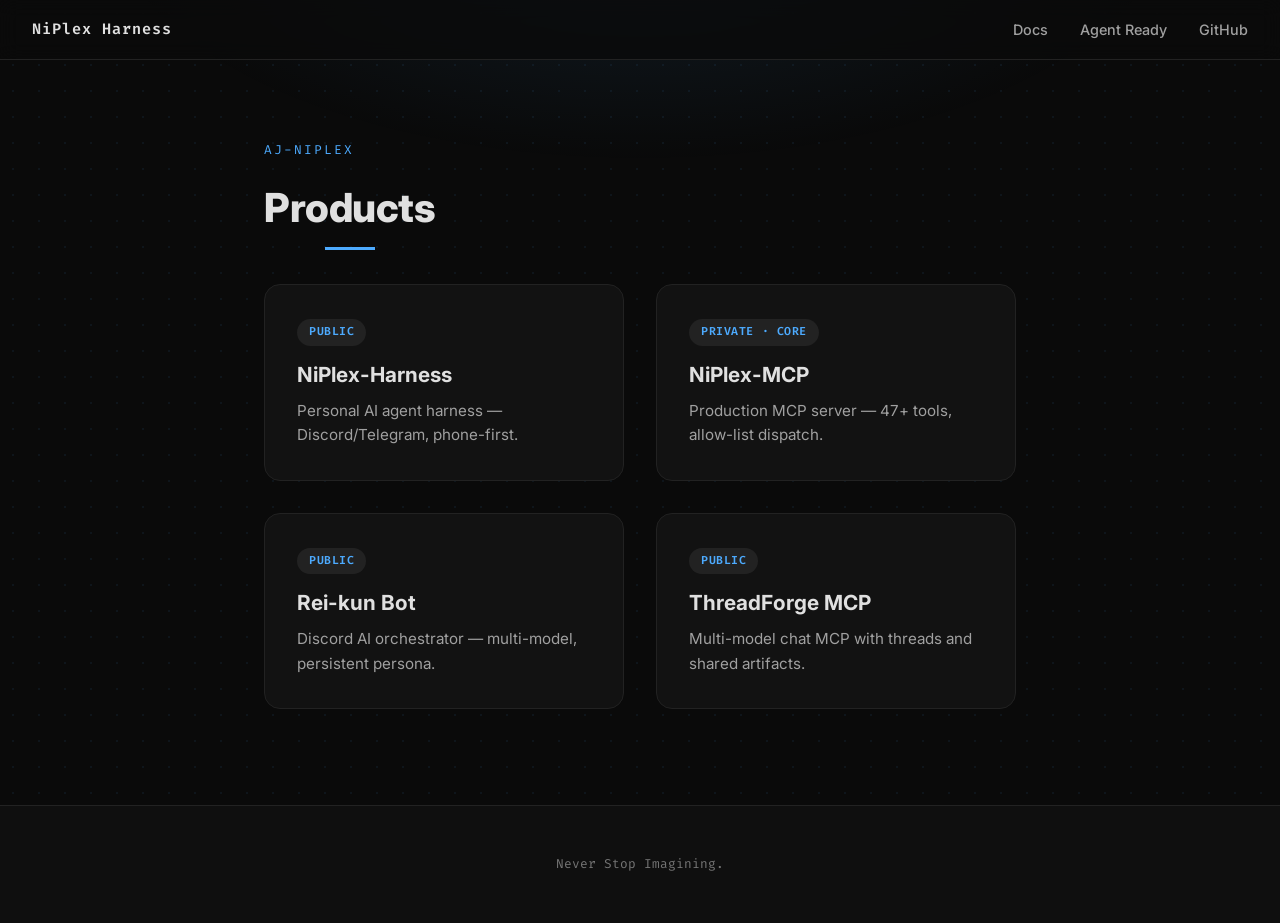
==== docs/Aj-NiPlex/products/index.html @ acfa75a1 "V1 site: full build (pass 3 fixes + portfolio-matched design) from save-data v1-static-site/site/" ====
<!DOCTYPE html>
<html lang="en">
<head>
  <meta charset="UTF-8" />
  <meta name="viewport" content="width=device-width, initial-scale=1" />
  <title>Products — Aj-NiPlex</title>
  <meta name="description" content="NiPlex-Harness, NiPlex-MCP, Rei-kun, ThreadForge, and related projects." />
  <link rel="canonical" href="https://niplex-harness.pages.dev/docs/Aj-NiPlex/products/" />
  <link rel="icon" type="image/svg+xml" href="/assets/images/favicon.svg" />
  <meta property="og:title" content="Products — Aj-NiPlex" />
  <meta property="og:description" content="NiPlex-Harness, NiPlex-MCP, Rei-kun, ThreadForge, and related projects." />
  <meta property="og:type" content="website" />
  <meta property="og:url" content="https://niplex-harness.pages.dev/docs/Aj-NiPlex/products/" />
  <meta property="og:image" content="https://niplex-harness.pages.dev/assets/images/og-image.svg" />
  <meta property="og:image:width" content="1200" />
  <meta property="og:image:height" content="630" />
  <meta property="og:image:alt" content="NiPlex Harness — AI agent harness from Discord or Telegram" />
  <meta name="twitter:card" content="summary_large_image" />
  <link rel="preconnect" href="https://fonts.googleapis.com" />
  <link rel="preconnect" href="https://fonts.gstatic.com" crossorigin />
  <link href="https://fonts.googleapis.com/css2?family=Inter:wght@300;400;600;700;800&family=Fira+Code:wght@400;500&display=swap" rel="stylesheet" />
  <link rel="stylesheet" href="/assets/css/style.css" />
</head>
<body>
  <div class="bg-dots"></div>
  <header class="nav">
    <a class="logo" href="/">NiPlex Harness</a>
    <nav class="nav-links">
      <a href="/docs/">Docs</a>
      <a href="/agent-ready/">Agent Ready</a>
      <a href="https://github.com/Aj-Niplex" target="_blank" rel="noopener">GitHub</a>
    </nav>
    <button class="nav-toggle" aria-label="Menu">☰</button>
  </header>
  <main class="agent-ready-page">
    <p class="eyebrow">Aj-NiPlex</p>
    <h1>Products</h1>
    <div class="feature-grid" style="margin-top:1.5rem">
      <a class="feature-card" href="/docs/NiPlex-Harness/" style="text-decoration:none;color:inherit">
        <span class="badge">public</span>
        <h3>NiPlex-Harness</h3>
        <p>Personal AI agent harness — Discord/Telegram, phone-first.</p>
      </a>
      <article class="feature-card">
        <span class="badge">private · core</span>
        <h3>NiPlex-MCP</h3>
        <p>Production MCP server — 47+ tools, allow-list dispatch.</p>
      </article>
      <a class="feature-card" href="https://github.com/Aj-Niplex/Rei-kun-Bot" target="_blank" rel="noopener" style="text-decoration:none;color:inherit">
        <span class="badge">public</span>
        <h3>Rei-kun Bot</h3>
        <p>Discord AI orchestrator — multi-model, persistent persona.</p>
      </a>
      <a class="feature-card" href="https://github.com/Aj-Niplex/ThreadForge-MCP" target="_blank" rel="noopener" style="text-decoration:none;color:inherit">
        <span class="badge">public</span>
        <h3>ThreadForge MCP</h3>
        <p>Multi-model chat MCP with threads and shared artifacts.</p>
      </a>
    </div>
  </main>
  <footer class="footer">
    <p class="footer-note">Never Stop Imagining.</p>
  </footer>
  <script src="/assets/js/main.js"></script>
</body>
</html>
---- assets/css/style.css ----
/* NiPlex Harness V1 - design language matched to aj-niplex.github.io
   Palette: #0a0a0a bg / #121212 cards / #4dabff accent - Inter + Fira Code */

:root {
  --bg: #0a0a0a;
  --bg-alt: #0f0f0f;
  --bg-card: #121212;
  --bg-code: #0d0d0d;
  --text: #e0e0e0;
  --muted: #a0a0a0;
  --accent: #4dabff;
  --border: #222222;
  --radius: 16px;
  --transition: all 0.4s cubic-bezier(0.23, 1, 0.32, 1);
  --font: 'Inter', system-ui, -apple-system, 'Segoe UI', Roboto, sans-serif;
  --mono: 'Fira Code', 'SFMono-Regular', Consolas, monospace;
}

* { box-sizing: border-box; margin: 0; padding: 0; }

html { scroll-behavior: smooth; }

body {
  font-family: var(--font);
  background-color: var(--bg);
  color: var(--text);
  line-height: 1.6;
  min-height: 100vh;
  overflow-x: hidden;
  position: relative;
}

/* Backdrop: dot grid + soft top glow */
.bg-dots {
  position: fixed;
  inset: 0;
  background-image:
    radial-gradient(ellipse 60% 40% at 50% -10%, rgba(77, 173, 255, 0.12), transparent 70%),
    radial-gradient(rgba(77, 173, 255, 0.07) 1px, transparent 1px);
  background-size: 100% 100%, 26px 26px;
  pointer-events: none;
  z-index: 0;
}

.nav, main, .footer { position: relative; z-index: 1; }

/* Nav */
.nav {
  position: sticky;
  top: 0;
  z-index: 1000;
  display: flex;
  align-items: center;
  justify-content: space-between;
  height: 60px;
  padding: 0 2rem;
  background: rgba(10, 10, 10, 0.8);
  backdrop-filter: blur(10px);
  -webkit-backdrop-filter: blur(10px);
  border-bottom: 1px solid var(--border);
}

.logo {
  font-family: var(--mono);
  font-weight: 600;
  font-size: 0.95rem;
  letter-spacing: 1px;
  color: var(--text);
  text-decoration: none;
  transition: var(--transition);
}

.logo:hover { color: var(--accent); }

.nav-links { display: flex; gap: 2rem; align-items: center; }

.nav-links a {
  color: var(--muted);
  text-decoration: none;
  font-size: 0.9rem;
  font-weight: 500;
  transition: var(--transition);
}

.nav-links a:hover { color: var(--accent); }

.nav-toggle {
  display: none;
  background: transparent;
  border: 1px solid var(--border);
  border-radius: 6px;
  color: var(--muted);
  font-size: 1.1rem;
  line-height: 1;
  padding: 0.4rem 0.7rem;
  cursor: pointer;
  transition: var(--transition);
}

.nav-toggle:hover { border-color: var(--accent); color: var(--text); }

/* Animations */
@keyframes fadeInUp {
  from { opacity: 0; transform: translateY(30px); }
  to { opacity: 1; transform: translateY(0); }
}

@keyframes fadeIn {
  from { opacity: 0; }
  to { opacity: 1; }
}

.hero > * { opacity: 0; animation: fadeInUp 0.8s ease-out forwards; }
.hero > *:nth-child(1) { animation-delay: 0.1s; }
.hero > *:nth-child(2) { animation-delay: 0.25s; }
.hero > *:nth-child(3) { animation-delay: 0.4s; }
.hero > *:nth-child(4) { animation-delay: 0.55s; }

.feature-card, .cta-block { opacity: 0; animation: fadeInUp 0.8s ease-out forwards; }
.feature-grid .feature-card:nth-child(1) { animation-delay: 0.15s; }
.feature-grid .feature-card:nth-child(2) { animation-delay: 0.25s; }
.feature-grid .feature-card:nth-child(3) { animation-delay: 0.35s; }
.feature-grid .feature-card:nth-child(4) { animation-delay: 0.45s; }
.feature-grid .feature-card:nth-child(5) { animation-delay: 0.55s; }
.feature-grid .feature-card:nth-child(6) { animation-delay: 0.65s; }
.cta-block { animation-delay: 0.35s; }

.agent-ready-page { animation: fadeIn 0.8s ease-out; }

/* Hero */
.hero {
  max-width: 720px;
  margin: 0 auto;
  padding: 7rem 1.5rem 4rem;
  text-align: center;
}

.eyebrow {
  font-family: var(--mono);
  color: var(--accent);
  font-size: 0.8rem;
  letter-spacing: 2px;
  text-transform: uppercase;
  margin-bottom: 1rem;
}

.hero h1 {
  font-size: clamp(2.5rem, 7vw, 4rem);
  font-weight: 800;
  letter-spacing: -1px;
  line-height: 1.1;
  margin-bottom: 1rem;
}

.sub {
  color: var(--muted);
  font-size: 1.2rem;
  margin-bottom: 2.5rem;
}

.hero-cta { display: flex; flex-wrap: wrap; gap: 1rem; justify-content: center; }

/* Buttons */
.btn {
  display: inline-block;
  padding: 1rem 2rem;
  border-radius: 8px;
  font-weight: 600;
  font-size: 1rem;
  text-decoration: none;
  border: 1px solid transparent;
  cursor: pointer;
  transition: var(--transition);
}

.btn.primary { background: var(--accent); color: var(--bg); }
.btn.secondary { background: transparent; color: var(--text); border-color: var(--border); }

.btn:hover {
  transform: translateY(-3px);
  box-shadow: 0 10px 20px rgba(0, 0, 0, 0.4);
}

/* Sections */
.features { max-width: 1100px; margin: 0 auto; padding: 4rem 2rem 8rem; }

.features h2 {
  text-align: center;
  font-size: 2.5rem;
  font-weight: 700;
  margin-bottom: 4rem;
  position: relative;
}

.features h2::after, .agent-ready-page h1::after {
  content: '';
  position: absolute;
  bottom: -10px;
  left: 50%;
  transform: translateX(-50%);
  width: 50px;
  height: 3px;
  background: var(--accent);
}

.feature-grid {
  display: grid;
  grid-template-columns: repeat(auto-fit, minmax(280px, 1fr));
  gap: 2rem;
}

.feature-card {
  background: var(--bg-card);
  border: 1px solid var(--border);
  border-radius: var(--radius);
  padding: 2rem;
  transition: border-color 0.4s cubic-bezier(0.23, 1, 0.32, 1), transform 0.4s cubic-bezier(0.23, 1, 0.32, 1);
}

.feature-card:hover {
  border-color: var(--accent);
  transform: translateY(-5px);
}

.feature-card h3 { font-size: 1.3rem; margin: 0.75rem 0 0.5rem; }
.feature-card p { color: var(--muted); font-size: 0.95rem; }

.badge {
  display: inline-block;
  padding: 0.25rem 0.75rem;
  background: #222;
  color: var(--accent);
  border-radius: 20px;
  font-family: var(--mono);
  font-size: 0.72rem;
  font-weight: 600;
  letter-spacing: 0.05em;
  text-transform: uppercase;
}

/* CTA block */
.cta-block {
  max-width: 720px;
  margin: 0 auto 8rem;
  padding: 3rem 2rem;
  text-align: center;
  background: var(--bg-card);
  border: 1px solid var(--border);
  border-radius: var(--radius);
  transition: border-color 0.4s cubic-bezier(0.23, 1, 0.32, 1);
}

.cta-block:hover { border-color: var(--accent); }
.cta-block h2 { margin-bottom: 0.75rem; }
.cta-block p { color: var(--muted); margin-bottom: 1.5rem; }

/* Footer */
.footer {
  border-top: 1px solid var(--border);
  background: var(--bg-alt);
  padding: 3rem 1.5rem;
  text-align: center;
}

.footer-links { display: flex; gap: 2rem; justify-content: center; margin-bottom: 1rem; }

.footer-links a {
  color: var(--muted);
  text-decoration: none;
  font-size: 0.9rem;
  font-weight: 500;
  transition: var(--transition);
}

.footer-links a:hover { color: var(--accent); }

.footer-note {
  color: var(--muted);
  font-size: 0.8rem;
  font-family: var(--mono);
  opacity: 0.7;
}

/* Agent Ready + docs pages */
.agent-ready-page {
  max-width: 800px;
  margin: 0 auto;
  padding: 5rem 1.5rem 6rem;
}

.agent-ready-page h1 {
  font-size: 2.5rem;
  font-weight: 800;
  letter-spacing: -0.5px;
  margin-bottom: 1.25rem;
  position: relative;
  display: inline-block;
}

.agent-ready-page h2 { font-size: 1.5rem; margin: 2rem 0 0.75rem; }

.lead { color: var(--muted); font-size: 1.1rem; margin-bottom: 2rem; }

.prompt-box {
  background: var(--bg-code);
  border: 1px solid var(--border);
  border-radius: 12px;
  padding: 1.5rem;
  margin-bottom: 2rem;
}

.prompt-box pre {
  white-space: pre-wrap;
  font-family: var(--mono);
  font-size: 0.85rem;
  color: #a9b7c6;
  line-height: 1.6;
  margin-bottom: 1.25rem;
}

.copy-status { margin-left: 0.75rem; color: var(--accent); font-size: 0.9rem; font-family: var(--mono); }

.steps { padding-left: 1.25rem; color: var(--muted); }
.steps li { margin-bottom: 0.6rem; }

code {
  font-family: var(--mono);
  font-size: 0.85em;
  background: #1a1a1a;
  border: 1px solid var(--border);
  border-radius: 6px;
  padding: 0.1rem 0.4rem;
  color: var(--accent);
}

/* Mobile nav */
@media (max-width: 640px) {
  .nav { padding: 0 1.25rem; }
  .nav-links { display: none; }
  .nav-toggle { display: block; }
  .nav-links.open {
    display: flex;
    flex-direction: column;
    align-items: flex-start;
    gap: 1rem;
    position: absolute;
    top: 100%;
    left: 0;
    right: 0;
    background: rgba(10, 10, 10, 0.97);
    backdrop-filter: blur(10px);
    -webkit-backdrop-filter: blur(10px);
    border-bottom: 1px solid var(--border);
    padding: 1.25rem 1.5rem;
  }
  .hero { padding: 4rem 1.5rem 3rem; }
  .features { padding: 3rem 1.25rem 5rem; }
  .features h2 { font-size: 1.8rem; }
  .agent-ready-page { padding: 3rem 1.25rem 4rem; }
  .agent-ready-page h1 { font-size: 1.8rem; }
  .btn { padding: 0.85rem 1.5rem; }
}

@media (prefers-reduced-motion: reduce) {
  .hero > *, .feature-card, .cta-block { opacity: 1; animation: none; }
  .agent-ready-page { animation: none; }
  .btn:hover, .feature-card:hover { transform: none; }
}
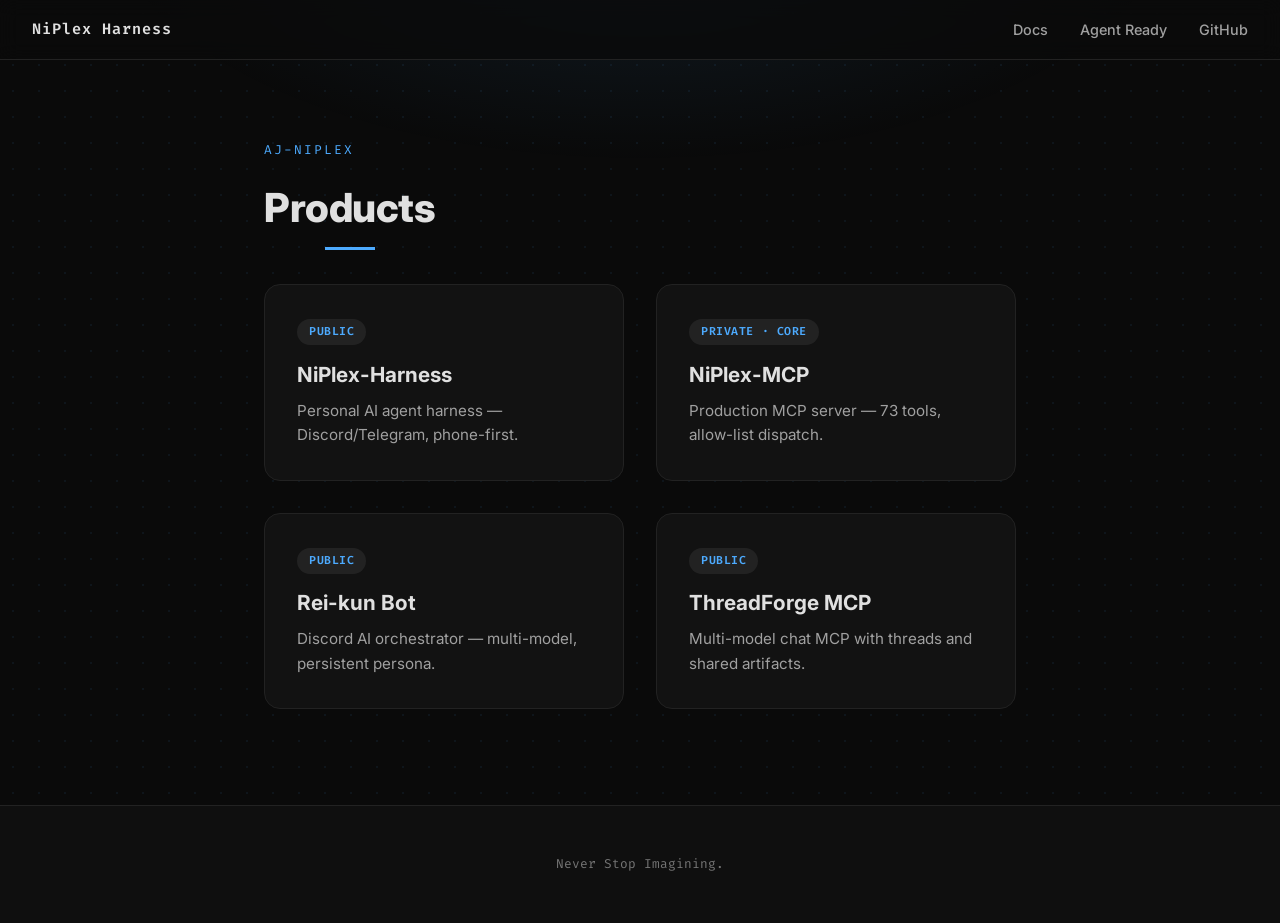
==== commit 7ae06828: "Correct the MCP tool count on the products page" ====
--- a/docs/Aj-NiPlex/products/index.html
+++ b/docs/Aj-NiPlex/products/index.html
@@ -44,7 +44,7 @@
       <article class="feature-card">
         <span class="badge">private · core</span>
         <h3>NiPlex-MCP</h3>
-        <p>Production MCP server — 47+ tools, allow-list dispatch.</p>
+        <p>Production MCP server — 73 tools, allow-list dispatch.</p>
       </article>
       <a class="feature-card" href="https://github.com/Aj-Niplex/Rei-kun-Bot" target="_blank" rel="noopener" style="text-decoration:none;color:inherit">
         <span class="badge">public</span>
